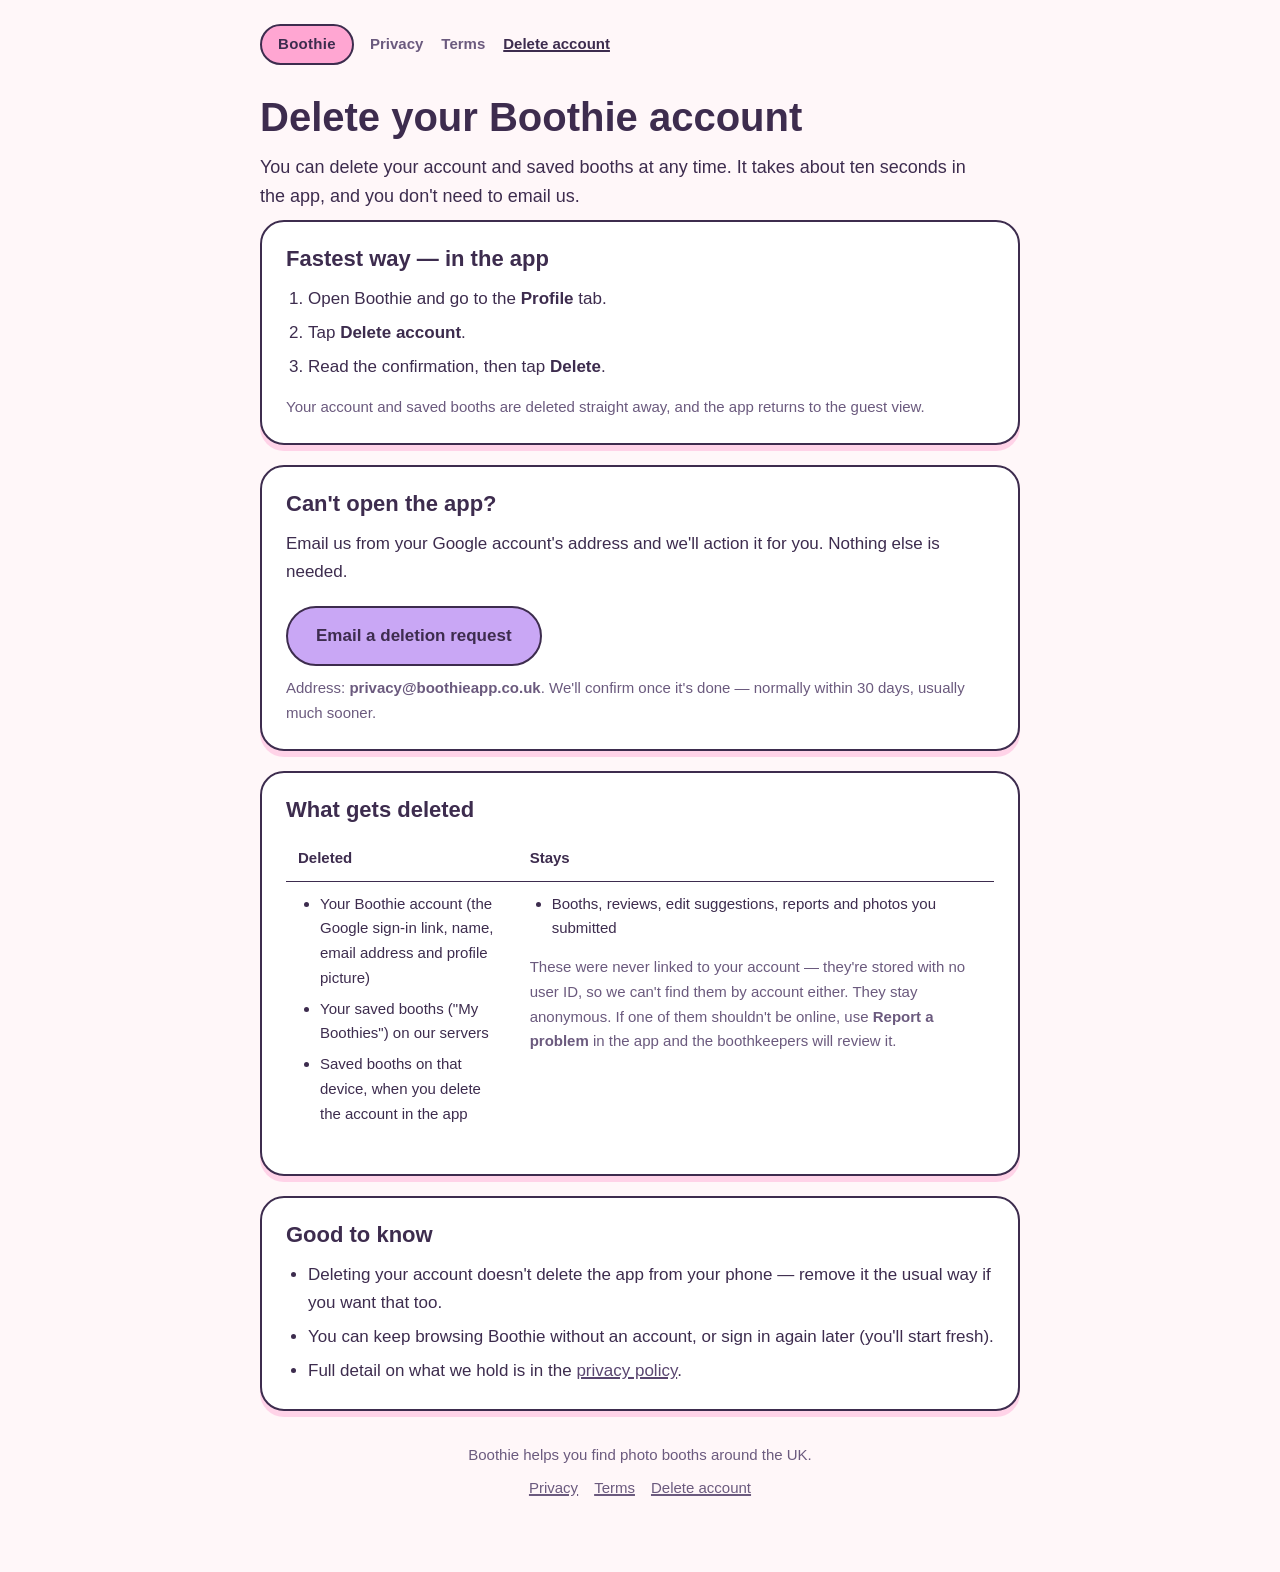
==== delete-account/index.html @ 8ef52fe8 "Update legal pages" ====
<!doctype html>
<html lang="en-GB">
<head>
<meta charset="utf-8">
<meta name="viewport" content="width=device-width, initial-scale=1">
<title>Delete your Boothie account</title>
<meta name="description" content="How to delete your Boothie account and saved booths, in the app or by request.">
<link rel="canonical" href="https://boothieapp.co.uk/delete-account/">
<meta name="theme-color" content="#c9a7f5">
<link rel="stylesheet" href="../assets/legal.css">
</head>
<body>
<a class="skip" href="#main">Skip to content</a>
<main id="main">
  <header class="site-header">
    <a class="wordmark" href="../">Boothie</a>
    <nav class="site-nav" aria-label="Legal pages">
      <a href="../privacy/">Privacy</a>
      <a href="../terms/">Terms</a>
      <a href="../delete-account/" aria-current="page">Delete account</a>
    </nav>
  </header>

  <h1>Delete your Boothie account</h1>
  <p class="lede">You can delete your account and saved booths at any time. It takes about ten seconds in the app, and you don't need to email us.</p>

  <section>
    <h2>Fastest way — in the app</h2>
    <ol>
      <li>Open Boothie and go to the <strong>Profile</strong> tab.</li>
      <li>Tap <strong>Delete account</strong>.</li>
      <li>Read the confirmation, then tap <strong>Delete</strong>.</li>
    </ol>
    <p class="note">Your account and saved booths are deleted straight away, and the app returns to the guest view.</p>
  </section>

  <section>
    <h2>Can't open the app?</h2>
    <p>Email us from your Google account's address and we'll action it for you. Nothing else is needed.</p>
    <a class="button" href="mailto:privacy@boothieapp.co.uk?subject=Delete%20my%20Boothie%20account&amp;body=Please%20delete%20my%20Boothie%20account.%0A%0AGoogle%20account%20email%3A%20%0AApproximate%20date%20I%20signed%20in%3A%20">Email a deletion request</a>
    <p class="note">Address: <strong>privacy@boothieapp.co.uk</strong>. We'll confirm once it's done — normally within 30 days, usually much sooner.</p>
  </section>

  <section>
    <h2>What gets deleted</h2>
    <div class="table-scroll">
      <table class="table-stack">
        <thead>
          <tr><th scope="col">Deleted</th><th scope="col">Stays</th></tr>
        </thead>
        <tbody>
          <tr>
            <td data-label="Deleted">
              <ul>
                <li>Your Boothie account (the Google sign-in link, name, email address and profile picture)</li>
                <li>Your saved booths ("My Boothies") on our servers</li>
                <li>Saved booths on that device, when you delete the account in the app</li>
              </ul>
            </td>
            <td data-label="Stays">
              <ul>
                <li>Booths, reviews, edit suggestions, reports and photos you submitted</li>
              </ul>
              <p class="note">These were never linked to your account — they're stored with no user ID, so we can't find them by account either. They stay anonymous. If one of them shouldn't be online, use <strong>Report a problem</strong> in the app and the boothkeepers will review it.</p>
            </td>
          </tr>
        </tbody>
      </table>
    </div>
  </section>

  <section>
    <h2>Good to know</h2>
    <ul>
      <li>Deleting your account doesn't delete the app from your phone — remove it the usual way if you want that too.</li>
      <li>You can keep browsing Boothie without an account, or sign in again later (you'll start fresh).</li>
      <li>Full detail on what we hold is in the <a href="../privacy/">privacy policy</a>.</li>
    </ul>
  </section>

  <footer>
    <p>Boothie helps you find photo booths around the UK.</p>
    <nav aria-label="Footer">
      <a href="../privacy/">Privacy</a>
      <a href="../terms/">Terms</a>
      <a href="../delete-account/">Delete account</a>
    </nav>
  </footer>
</main>
</body>
</html>
---- assets/legal.css ----
/* Boothie legal site — shared styles.
   Tokens mirror AGENTS.md "Design Tokens" and ui/theme/Color.kt. Text on a
   pastel fill is ALWAYS charcoal-plum, never white (contrast rule). */

/* Brand fonts, copied from app/src/main/res/font/ so the site needs no
   third-party font CDN (the privacy policy promises exactly that).
   font-display: swap keeps text visible while the 400KB loads. */
@font-face {
  font-family: "Quicksand";
  src: url("fonts/quicksand_variable.ttf") format("truetype");
  font-weight: 300 700;
  font-style: normal;
  font-display: swap;
}
@font-face {
  font-family: "Nunito";
  src: url("fonts/nunito_variable.ttf") format("truetype");
  font-weight: 200 1000;
  font-style: normal;
  font-display: swap;
}

:root {
  color-scheme: light dark;

  --bg: #fff7f9;          /* Cream */
  --surface: #ffffff;
  --text: #3d2c4e;        /* CharcoalPlum */
  --muted: #6b5a7e;       /* PlumMuted */
  --line: #3d2c4e;        /* 2dp plum "sticker" outline */
  --shadow: rgba(255, 166, 210, 0.45);
  --pill: #ffe4f1;        /* BubblegumContainer */
  --pill-text: #3d2c4e;
  --badge: #ffa6d2;       /* Bubblegum */
  --accent: #a8e6cf;      /* Mint */
  --link: #5a4670;
  --note: #f1e7fb;        /* LavenderSoft */
  --todo-bg: #ffe4f1;
  --todo-line: #ff5fa2;   /* HotPink */
}

@media (prefers-color-scheme: dark) {
  :root {
    --bg: #1e1428;        /* Ink */
    --surface: #2a1f3d;   /* PlumSurface */
    --text: #f5eef9;      /* SoftWhite */
    --muted: #d9c7e8;
    --line: #b79cd6;      /* OutlineDark */
    --shadow: rgba(142, 111, 216, 0.3);
    --pill: #3a2b52;      /* PlumVariant */
    --pill-text: #f5eef9;
    --badge: #e57fb4;     /* Rose */
    --accent: #7fc8a9;    /* Sage */
    --link: #d9c7e8;
    --note: #3a2b52;
    --todo-bg: #4a2036;
    --todo-line: #ff7fb5;
  }
}

* { box-sizing: border-box; }

body {
  margin: 0;
  padding: 24px 20px 72px;
  background: var(--bg);
  color: var(--text);
  /* Quicksand + Nunito are self-hosted from assets/fonts - no webfont
     request, so the page never phones a third party. */
  font-family: "Nunito", "Segoe UI", -apple-system, BlinkMacSystemFont, sans-serif;
  font-size: 17px;
  line-height: 1.65;
  -webkit-text-size-adjust: 100%;
}

main { max-width: 760px; margin: 0 auto; }

/* ---- Skip link ------------------------------------------------------- */
.skip {
  position: absolute;
  left: -9999px;
  top: 0;
  padding: 12px 18px;
  background: var(--surface);
  border: 2px solid var(--line);
  border-radius: 999px;
  z-index: 10;
}
.skip:focus { left: 12px; top: 12px; }

/* ---- Header ---------------------------------------------------------- */
.site-header {
  display: flex;
  flex-wrap: wrap;
  align-items: center;
  gap: 12px 16px;
  margin-bottom: 28px;
}
.wordmark {
  display: inline-block;
  padding: 6px 16px;
  border: 2px solid var(--line);
  border-radius: 999px;
  background: var(--badge);
  color: #3d2c4e; /* on-pastel text stays plum in both themes */
  font-family: "Quicksand", "Trebuchet MS", sans-serif;
  font-weight: 700;
  font-size: 15px;
  letter-spacing: 0.02em;
  text-decoration: none;
}
.site-nav { display: flex; flex-wrap: wrap; gap: 6px 18px; font-size: 15px; }
.site-nav a { color: var(--muted); text-decoration: none; font-weight: 700; }
.site-nav a:hover { text-decoration: underline; text-decoration-thickness: 2px; }
.site-nav a[aria-current="page"] { color: var(--text); text-decoration: underline; text-decoration-thickness: 2px; }

/* ---- Headings -------------------------------------------------------- */
h1, h2, h3 {
  font-family: "Quicksand", "Trebuchet MS", sans-serif;
  line-height: 1.2;
  text-wrap: balance;
}
h1 { font-size: clamp(28px, 6vw, 40px); margin: 0 0 12px; }
h2 { font-size: 22px; margin: 0 0 12px; }
h3 { font-size: 18px; margin: 20px 0 6px; }

.lede { margin: 0 0 8px; font-size: 18px; max-width: 40em; }
.updated { margin: 0 0 28px; color: var(--muted); font-size: 15px; }

/* ---- Cards ----------------------------------------------------------- */
section {
  background: var(--surface);
  border: 2px solid var(--line);
  border-radius: 24px;
  padding: 24px;
  margin: 0 0 20px;
  box-shadow: 0 6px 0 var(--shadow);
}

/* ---- Links, lists, tables -------------------------------------------- */
a { color: var(--link); text-decoration-thickness: 2px; }
a:focus-visible,
.wordmark:focus-visible,
.button:focus-visible { outline: 3px solid var(--accent); outline-offset: 3px; }

p { margin: 0 0 14px; }
p:last-child, ul:last-child, ol:last-child, table:last-child { margin-bottom: 0; }
ul, ol { margin: 0 0 14px; padding-left: 22px; }
li + li { margin-top: 6px; }

strong { font-weight: 700; }
.note { font-size: 15px; color: var(--muted); }
.small { font-size: 15px; }

/* Paragraph that starts a sub-topic inside a section. */
.section-note {
  background: var(--note);
  border-radius: 16px;
  padding: 14px 18px;
  font-size: 15px;
}
.section-note p:last-child { margin-bottom: 0; }

table { width: 100%; border-collapse: collapse; font-size: 15px; }
caption { text-align: left; font-size: 15px; color: var(--muted); padding-bottom: 8px; }
th, td { text-align: left; vertical-align: top; padding: 10px 12px; border-bottom: 1px solid var(--line); }
th { font-weight: 700; }
tbody tr:last-child td { border-bottom: 0; }
/* Wide tables scroll rather than squashing on a phone. */
.table-scroll { overflow-x: auto; -webkit-overflow-scrolling: touch; margin: 0 0 14px; }
.table-scroll table { min-width: 520px; }

/* On a phone a 4-column table is unreadable, so each row becomes a stack of
   labelled values instead. Falls back to a scrollable table above 640px. */
@media (max-width: 640px) {
  .table-scroll { overflow-x: visible; }
  .table-scroll table { min-width: 0; }
  .table-stack thead { position: absolute; width: 1px; height: 1px; overflow: hidden; clip-path: inset(50%); }
  .table-stack tr { display: block; padding: 14px 0; border-top: 2px solid var(--line); }
  .table-stack tr:first-child { border-top: 0; padding-top: 0; }
  .table-stack td { display: block; border: 0; padding: 0 0 10px; }
  .table-stack td:last-child { padding-bottom: 0; }
  .table-stack td::before {
    content: attr(data-label);
    display: block;
    font-size: 13px;
    font-weight: 700;
    letter-spacing: 0.04em;
    text-transform: uppercase;
    color: var(--muted);
    margin-bottom: 2px;
  }
}

/* ---- Pills and buttons ----------------------------------------------- */
.pill {
  display: inline-block;
  padding: 2px 10px;
  border-radius: 999px;
  background: var(--accent);
  color: #3d2c4e; /* on-pastel text stays plum in both themes */
  font-size: 14px;
  font-weight: 700;
}

.button {
  display: inline-block;
  margin: 6px 0 10px;
  padding: 14px 28px;
  border: 2px solid #3d2c4e;
  border-radius: 999px;
  /* Lilac + plum in BOTH themes: the brand rule for text on pastel fills. */
  background: #c9a7f5;
  color: #3d2c4e;
  font-weight: 700;
  text-decoration: none;
}

/* ---- Page picker (index only) ---------------------------------------- */
.cards { display: grid; gap: 16px; grid-template-columns: 1fr; }
@media (min-width: 780px) { .cards { grid-template-columns: repeat(3, 1fr); } }
.card { display: block; color: inherit; text-decoration: none; }
.card section { margin: 0; height: 100%; }
.card h2 { margin-bottom: 6px; }
.card p { margin: 0; color: var(--muted); font-size: 16px; }
.card:hover h2, .card:focus-visible h2 { text-decoration: underline; text-decoration-thickness: 2px; }
.card:focus-visible { outline: 3px solid var(--accent); outline-offset: 4px; border-radius: 24px; }

/* ---- Placeholder blocks (must be gone before publishing) ------------- */
.todo {
  background: var(--todo-bg);
  border-left: 4px solid var(--todo-line);
  border-radius: 12px;
  padding: 12px 16px;
  font-size: 15px;
}
.fill { font-weight: 700; text-decoration: underline wavy var(--todo-line); }

/* ---- Footer ---------------------------------------------------------- */
footer {
  margin-top: 32px;
  text-align: center;
  font-size: 15px;
  color: var(--muted);
}
footer p { margin: 0 0 8px; }
footer nav { display: flex; justify-content: center; flex-wrap: wrap; gap: 4px 16px; }
footer a { color: var(--muted); }

/* ---- Print ----------------------------------------------------------- */
@media print {
  :root { --bg: #fff; --surface: #fff; --text: #000; --muted: #333; --line: #999; --shadow: transparent; }
  body { padding: 0; font-size: 11pt; }
  .site-nav, footer nav, .skip, .button { display: none; }
  section { box-shadow: none; border-radius: 0; break-inside: avoid; padding: 0 0 12px; border: 0; }
  a { color: #000; }
  a[href^="http"]::after { content: " (" attr(href) ")"; font-size: 9pt; }
}

@media (prefers-reduced-motion: reduce) {
  * { animation: none !important; transition: none !important; }
}
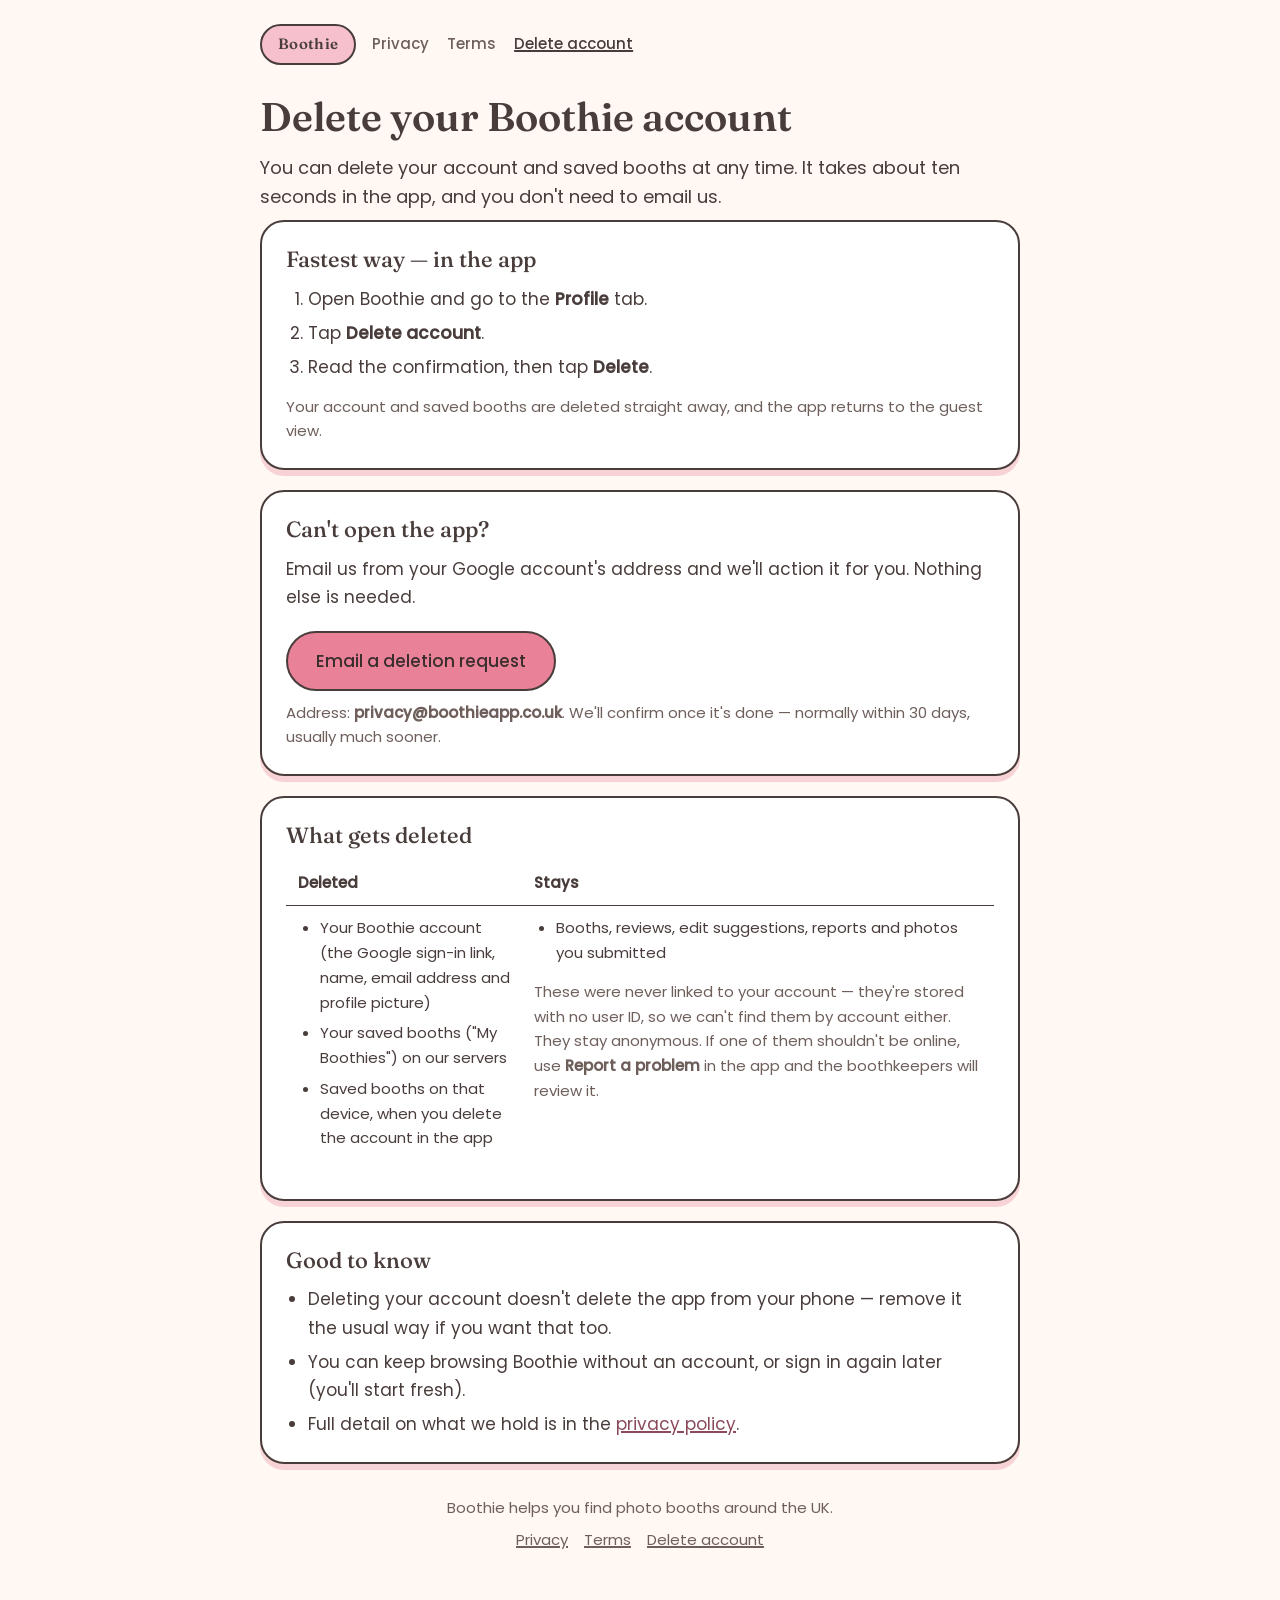
==== commit 822a89f6: "design: retheme to the coral palette with Fraunces + Poppins" ====
--- a/delete-account/index.html
+++ b/delete-account/index.html
@@ -6,7 +6,7 @@
 <title>Delete your Boothie account</title>
 <meta name="description" content="How to delete your Boothie account and saved booths, in the app or by request.">
 <link rel="canonical" href="https://boothieapp.co.uk/delete-account/">
-<meta name="theme-color" content="#c9a7f5">
+<meta name="theme-color" content="#e98298">
 <link rel="stylesheet" href="../assets/legal.css">
 </head>
 <body>
--- a/assets/legal.css
+++ b/assets/legal.css
@@ -1,60 +1,77 @@
 /* Boothie legal site — shared styles.
    Tokens mirror AGENTS.md "Design Tokens" and ui/theme/Color.kt. Text on a
-   pastel fill is ALWAYS charcoal-plum, never white (contrast rule). */
+   pastel fill is ALWAYS espresso, never white (contrast rule). */
 
 /* Brand fonts, copied from app/src/main/res/font/ so the site needs no
    third-party font CDN (the privacy policy promises exactly that).
-   font-display: swap keeps text visible while the 400KB loads. */
+   font-display: swap keeps text visible while the fonts load. */
 @font-face {
-  font-family: "Quicksand";
-  src: url("fonts/quicksand_variable.ttf") format("truetype");
-  font-weight: 300 700;
+  font-family: "Fraunces";
+  src: url("fonts/Fraunces-Variable.ttf") format("truetype");
+  font-weight: 100 900;
   font-style: normal;
   font-display: swap;
 }
 @font-face {
-  font-family: "Nunito";
-  src: url("fonts/nunito_variable.ttf") format("truetype");
-  font-weight: 200 1000;
+  font-family: "Poppins";
+  src: url("fonts/Poppins-Regular.ttf") format("truetype");
+  font-weight: 400;
   font-style: normal;
   font-display: swap;
 }
+@font-face {
+  font-family: "Poppins";
+  src: url("fonts/Poppins-Medium.ttf") format("truetype");
+  font-weight: 500;
+  font-style: normal;
+  font-display: swap;
+}
 
 :root {
   color-scheme: light dark;
 
-  --bg: #fff7f9;          /* Cream */
+  --primary: #e98298;     /* Coral */
+  --on-primary: #3a2e2c;  /* deep espresso on coral: 5.8:1 */
+  --bg: #fff8f3;          /* WarmCream */
   --surface: #ffffff;
-  --text: #3d2c4e;        /* CharcoalPlum */
-  --muted: #6b5a7e;       /* PlumMuted */
-  --line: #3d2c4e;        /* 2dp plum "sticker" outline */
-  --shadow: rgba(255, 166, 210, 0.45);
-  --pill: #ffe4f1;        /* BubblegumContainer */
-  --pill-text: #3d2c4e;
-  --badge: #ffa6d2;       /* Bubblegum */
-  --accent: #a8e6cf;      /* Mint */
-  --link: #5a4670;
-  --note: #f1e7fb;        /* LavenderSoft */
-  --todo-bg: #ffe4f1;
-  --todo-line: #ff5fa2;   /* HotPink */
+  --text: #493d3b;        /* Espresso */
+  --muted: #6e5f5b;       /* EspressoMuted */
+  --line: #493d3b;        /* 2dp espresso "sticker" outline */
+  --shadow: rgba(233, 130, 152, 0.32);
+  --pill: #fff0f3;        /* BabyPink */
+  --pill-text: #493d3b;
+  --badge: #f6c1cd;       /* Blush */
+  --accent: #a8cde5;      /* PowderBlue */
+  --focus: #5f93b8;       /* deeper powder blue: 3:1 on warm cream */
+  --link: #8a4a5a;        /* deep rose: 6.2:1 on warm cream */
+  --on-pastel: #493d3b;   /* text on a pastel fill is always dark */
+  --note: #eaf3fa;        /* powder-blue tint */
+  --todo-bg: #ffe3e8;
+  --todo-line: #c9566f;   /* heart rose */
+  --danger: #b23a4e;      /* error text: 5.5:1 on warm cream */
 }
 
 @media (prefers-color-scheme: dark) {
   :root {
-    --bg: #1e1428;        /* Ink */
-    --surface: #2a1f3d;   /* PlumSurface */
-    --text: #f5eef9;      /* SoftWhite */
-    --muted: #d9c7e8;
-    --line: #b79cd6;      /* OutlineDark */
-    --shadow: rgba(142, 111, 216, 0.3);
-    --pill: #3a2b52;      /* PlumVariant */
-    --pill-text: #f5eef9;
-    --badge: #e57fb4;     /* Rose */
-    --accent: #7fc8a9;    /* Sage */
-    --link: #d9c7e8;
-    --note: #3a2b52;
-    --todo-bg: #4a2036;
-    --todo-line: #ff7fb5;
+    --primary: #f094a8;   /* CoralLight */
+    --on-primary: #211e20; /* Ink on coral light: 7.5:1 */
+    --bg: #211e20;        /* Ink */
+    --surface: #30292c;   /* EspressoSurface */
+    --text: #fff1ed;      /* SoftWhite */
+    --muted: #d8c7c4;
+    --line: #625258;      /* OutlineDark */
+    --shadow: rgba(240, 148, 168, 0.18);
+    --pill: #3a3134;      /* EspressoVariant */
+    --pill-text: #fff1ed;
+    --badge: #f094a8;     /* CoralLight */
+    --accent: #9cc5e0;    /* PowderBlueLight */
+    --focus: #9cc5e0;
+    --link: #f0b8c4;
+    --on-pastel: #493d3b;
+    --note: #26343d;
+    --todo-bg: #4a2530;
+    --todo-line: #f094a8;
+    --danger: #ffa8b4;    /* error text: high contrast on ink */
   }
 }
 
@@ -65,9 +82,9 @@
   padding: 24px 20px 72px;
   background: var(--bg);
   color: var(--text);
-  /* Quicksand + Nunito are self-hosted from assets/fonts - no webfont
+  /* Fraunces + Poppins are self-hosted from assets/fonts - no webfont
      request, so the page never phones a third party. */
-  font-family: "Nunito", "Segoe UI", -apple-system, BlinkMacSystemFont, sans-serif;
+  font-family: "Poppins", "Segoe UI", -apple-system, BlinkMacSystemFont, sans-serif;
   font-size: 17px;
   line-height: 1.65;
   -webkit-text-size-adjust: 100%;
@@ -102,27 +119,27 @@
   border: 2px solid var(--line);
   border-radius: 999px;
   background: var(--badge);
-  color: #3d2c4e; /* on-pastel text stays plum in both themes */
-  font-family: "Quicksand", "Trebuchet MS", sans-serif;
-  font-weight: 700;
+  color: var(--on-pastel); /* on-pastel text stays dark in both themes */
+  font-family: "Fraunces", "Trebuchet MS", serif;
+  font-weight: 600;
   font-size: 15px;
   letter-spacing: 0.02em;
   text-decoration: none;
 }
 .site-nav { display: flex; flex-wrap: wrap; gap: 6px 18px; font-size: 15px; }
-.site-nav a { color: var(--muted); text-decoration: none; font-weight: 700; }
+.site-nav a { color: var(--muted); text-decoration: none; font-weight: 500; }
 .site-nav a:hover { text-decoration: underline; text-decoration-thickness: 2px; }
 .site-nav a[aria-current="page"] { color: var(--text); text-decoration: underline; text-decoration-thickness: 2px; }
 
 /* ---- Headings -------------------------------------------------------- */
 h1, h2, h3 {
-  font-family: "Quicksand", "Trebuchet MS", sans-serif;
+  font-family: "Fraunces", "Trebuchet MS", serif;
   line-height: 1.2;
   text-wrap: balance;
 }
-h1 { font-size: clamp(28px, 6vw, 40px); margin: 0 0 12px; }
-h2 { font-size: 22px; margin: 0 0 12px; }
-h3 { font-size: 18px; margin: 20px 0 6px; }
+h1 { font-size: clamp(28px, 6vw, 40px); margin: 0 0 12px; font-weight: 600; }
+h2 { font-size: 22px; margin: 0 0 12px; font-weight: 500; }
+h3 { font-size: 18px; margin: 20px 0 6px; font-weight: 500; }
 
 .lede { margin: 0 0 8px; font-size: 18px; max-width: 40em; }
 .updated { margin: 0 0 28px; color: var(--muted); font-size: 15px; }
@@ -141,7 +158,7 @@
 a { color: var(--link); text-decoration-thickness: 2px; }
 a:focus-visible,
 .wordmark:focus-visible,
-.button:focus-visible { outline: 3px solid var(--accent); outline-offset: 3px; }
+.button:focus-visible { outline: 3px solid var(--focus); outline-offset: 3px; }
 
 p { margin: 0 0 14px; }
 p:last-child, ul:last-child, ol:last-child, table:last-child { margin-bottom: 0; }
@@ -198,23 +215,121 @@
   padding: 2px 10px;
   border-radius: 999px;
   background: var(--accent);
-  color: #3d2c4e; /* on-pastel text stays plum in both themes */
+  color: var(--on-pastel); /* on-pastel text stays dark in both themes */
   font-size: 14px;
-  font-weight: 700;
+  font-weight: 500;
 }
 
 .button {
   display: inline-block;
   margin: 6px 0 10px;
   padding: 14px 28px;
-  border: 2px solid #3d2c4e;
-  border-radius: 999px;
-  /* Lilac + plum in BOTH themes: the brand rule for text on pastel fills. */
-  background: #c9a7f5;
-  color: #3d2c4e;
-  font-weight: 700;
+  border: 2px solid var(--line);
+  border-radius: 999px;
+  /* Coral + espresso in BOTH themes: the brand rule for text on pastel fills. */
+  background: var(--primary);
+  color: var(--on-primary);
+  font-weight: 500;
   text-decoration: none;
 }
+
+/* ---- Survey form (research page) ------------------------------------- */
+/* Native radios, checkboxes and textarea with brand chrome: a real control
+   keeps platform keyboard + screen-reader behaviour, the 2dp espresso outline and
+   the 48dp target are ours. Nothing here runs unless the page asks for it. */
+[hidden] { display: none !important; }
+
+fieldset { border: 0; margin: 0 0 22px; padding: 0; }
+fieldset:last-of-type { margin-bottom: 0; }
+
+legend {
+  max-width: 100%;
+  margin: 0 0 10px;
+  padding: 0;
+  font-family: "Fraunces", "Trebuchet MS", serif;
+  font-size: 18px;
+  font-weight: 500;
+  line-height: 1.35;
+}
+
+.q-num {
+  display: inline-block;
+  min-width: 24px;
+  margin-right: 6px;
+  padding: 1px 8px;
+  border-radius: 999px;
+  background: var(--badge);
+  color: var(--on-pastel); /* on-pastel text stays dark in both themes */
+  font-size: 14px;
+  text-align: center;
+  vertical-align: 2px;
+}
+
+.opts { display: grid; gap: 8px; }
+@media (min-width: 620px) { .opts { grid-template-columns: 1fr 1fr; } }
+
+.opt {
+  display: flex;
+  align-items: flex-start;
+  gap: 10px;
+  min-height: 48px;
+  padding: 11px 14px;
+  border: 2px solid var(--line);
+  border-radius: 16px;
+  background: var(--surface);
+  font-size: 16px;
+  line-height: 1.4;
+  cursor: pointer;
+}
+.opt:hover { background: var(--note); }
+.opt input {
+  flex: none;
+  width: 20px;
+  height: 20px;
+  margin: 2px 0 0;
+  accent-color: var(--primary);
+}
+/* :has keeps the checked state on the whole tile. The input itself still
+   reports its state to assistive tech — this is decoration only. */
+.opt:has(input:checked) { background: var(--pill); }
+.opt:has(input:focus-visible) { outline: 3px solid var(--focus); outline-offset: 2px; }
+.opt:has(input:disabled) { background: var(--surface); cursor: default; }
+.opt input:disabled ~ span { opacity: 0.5; }
+
+textarea {
+  width: 100%;
+  padding: 12px 14px;
+  border: 2px solid var(--line);
+  border-radius: 16px;
+  background: var(--surface);
+  color: var(--text);
+  font: inherit;
+  resize: vertical;
+}
+textarea:focus-visible { outline: 3px solid var(--focus); outline-offset: 2px; }
+
+/* Honeypot: off-screen but still a real field, so a naive bot fills it in. */
+.hp {
+  position: absolute;
+  left: -9999px;
+  width: 1px;
+  height: 1px;
+  overflow: hidden;
+}
+
+.visually-hidden {
+  position: absolute;
+  width: 1px;
+  height: 1px;
+  overflow: hidden;
+  clip-path: inset(50%);
+  white-space: nowrap;
+}
+
+button { font: inherit; cursor: pointer; }
+.button:disabled { opacity: 0.55; cursor: not-allowed; }
+.note.counter { margin: 6px 0 0; text-align: right; }
+.note.error { color: var(--danger); font-weight: 700; }
 
 /* ---- Page picker (index only) ---------------------------------------- */
 .cards { display: grid; gap: 16px; grid-template-columns: 1fr; }
@@ -224,7 +339,7 @@
 .card h2 { margin-bottom: 6px; }
 .card p { margin: 0; color: var(--muted); font-size: 16px; }
 .card:hover h2, .card:focus-visible h2 { text-decoration: underline; text-decoration-thickness: 2px; }
-.card:focus-visible { outline: 3px solid var(--accent); outline-offset: 4px; border-radius: 24px; }
+.card:focus-visible { outline: 3px solid var(--focus); outline-offset: 4px; border-radius: 24px; }
 
 /* ---- Placeholder blocks (must be gone before publishing) ------------- */
 .todo {
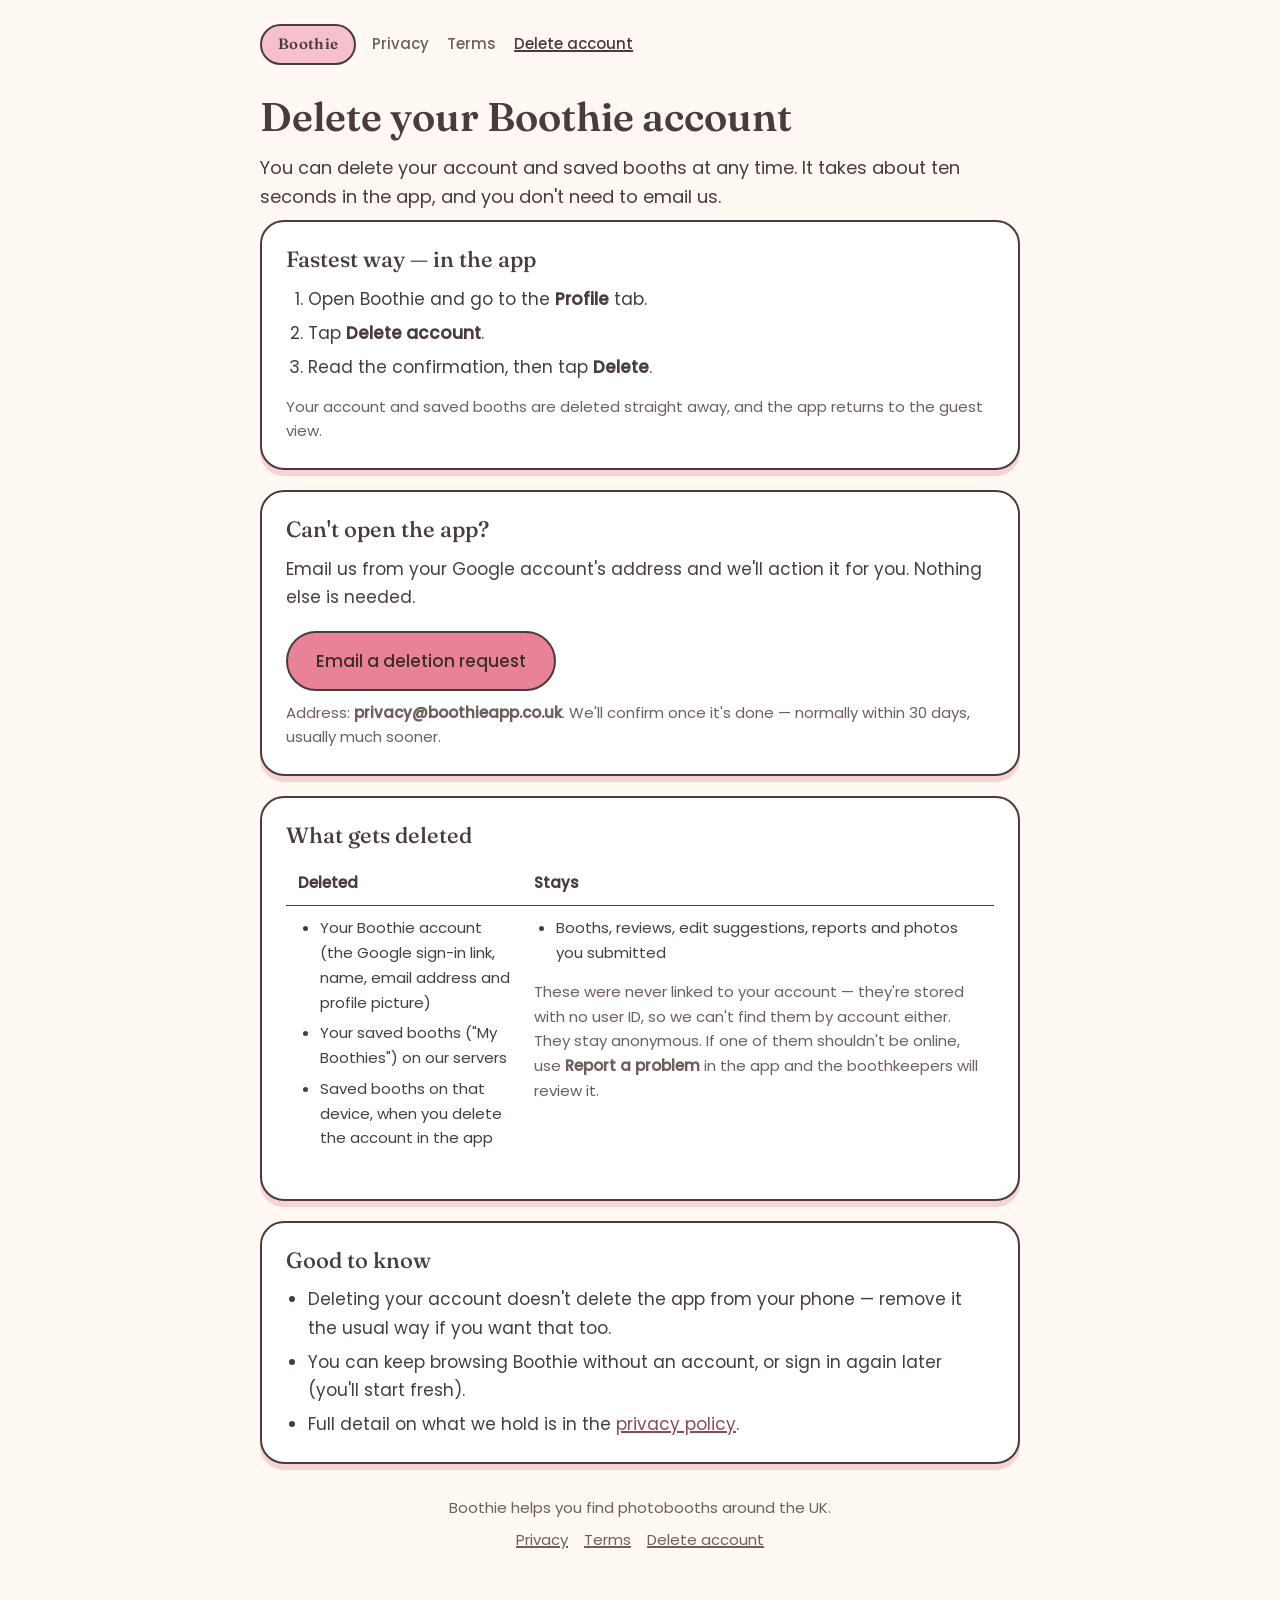
==== commit 32dbedd1: "Update legal pages" ====
--- a/delete-account/index.html
+++ b/delete-account/index.html
@@ -7,7 +7,7 @@
 <meta name="description" content="How to delete your Boothie account and saved booths, in the app or by request.">
 <link rel="canonical" href="https://boothieapp.co.uk/delete-account/">
 <meta name="theme-color" content="#e98298">
-<link rel="stylesheet" href="../assets/legal.css">
+<link rel="stylesheet" href="../assets/legal.css?v=20261127a">
 </head>
 <body>
 <a class="skip" href="#main">Skip to content</a>
@@ -79,7 +79,7 @@
   </section>
 
   <footer>
-    <p>Boothie helps you find photo booths around the UK.</p>
+    <p>Boothie helps you find photobooths around the UK.</p>
     <nav aria-label="Footer">
       <a href="../privacy/">Privacy</a>
       <a href="../terms/">Terms</a>
--- a/assets/legal.css
+++ b/assets/legal.css
@@ -1,6 +1,9 @@
 /* Boothie legal site — shared styles.
    Tokens mirror AGENTS.md "Design Tokens" and ui/theme/Color.kt. Text on a
-   pastel fill is ALWAYS espresso, never white (contrast rule). */
+   pastel fill is ALWAYS espresso, never white (contrast rule).
+   LIGHT-ONLY by owner decision (25 Nov 2026): system dark mode is deliberately
+   ignored so every visitor sees the cream/coral pastel brand. The app keeps its
+   tuned dark theme; this small site does not. */
 
 /* Brand fonts, copied from app/src/main/res/font/ so the site needs no
    third-party font CDN (the privacy policy promises exactly that).
@@ -28,7 +31,7 @@
 }
 
 :root {
-  color-scheme: light dark;
+  color-scheme: light; /* light-only: never let the UA paint dark controls */
 
   --primary: #e98298;     /* Coral */
   --on-primary: #3a2e2c;  /* deep espresso on coral: 5.8:1 */
@@ -51,29 +54,9 @@
   --danger: #b23a4e;      /* error text: 5.5:1 on warm cream */
 }
 
-@media (prefers-color-scheme: dark) {
-  :root {
-    --primary: #f094a8;   /* CoralLight */
-    --on-primary: #211e20; /* Ink on coral light: 7.5:1 */
-    --bg: #211e20;        /* Ink */
-    --surface: #30292c;   /* EspressoSurface */
-    --text: #fff1ed;      /* SoftWhite */
-    --muted: #d8c7c4;
-    --line: #625258;      /* OutlineDark */
-    --shadow: rgba(240, 148, 168, 0.18);
-    --pill: #3a3134;      /* EspressoVariant */
-    --pill-text: #fff1ed;
-    --badge: #f094a8;     /* CoralLight */
-    --accent: #9cc5e0;    /* PowderBlueLight */
-    --focus: #9cc5e0;
-    --link: #f0b8c4;
-    --on-pastel: #493d3b;
-    --note: #26343d;
-    --todo-bg: #4a2530;
-    --todo-line: #f094a8;
-    --danger: #ffa8b4;    /* error text: high contrast on ink */
-  }
-}
+/* No dark-mode block: the site is light-only (see the header comment). The
+   dark tokens live on in the app's ui/theme/Color.kt if they are ever needed
+   here again. */
 
 * { box-sizing: border-box; }
 
@@ -130,6 +113,22 @@
 .site-nav a { color: var(--muted); text-decoration: none; font-weight: 500; }
 .site-nav a:hover { text-decoration: underline; text-decoration-thickness: 2px; }
 .site-nav a[aria-current="page"] { color: var(--text); text-decoration: underline; text-decoration-thickness: 2px; }
+
+/* ---- Hero banner ------------------------------------------------------ */
+/* The brand banner (assets/boothie-banner.png; master artwork lives at
+   design/boothie_banner.png). Used on the hub and the research page — the
+   legal pages stay text-only. Sticker styling like every other surface:
+   2px espresso outline + soft coral shadow; the artwork's own cream matches
+   the page background, so it reads as a peeled-on sticker, not a photo. */
+.hero {
+  display: block;
+  width: 100%;
+  height: auto;
+  margin: 0 0 32px;
+  border: 2px solid var(--line);
+  border-radius: 24px;
+  box-shadow: 0 6px 18px var(--shadow);
+}
 
 /* ---- Headings -------------------------------------------------------- */
 h1, h2, h3 {
